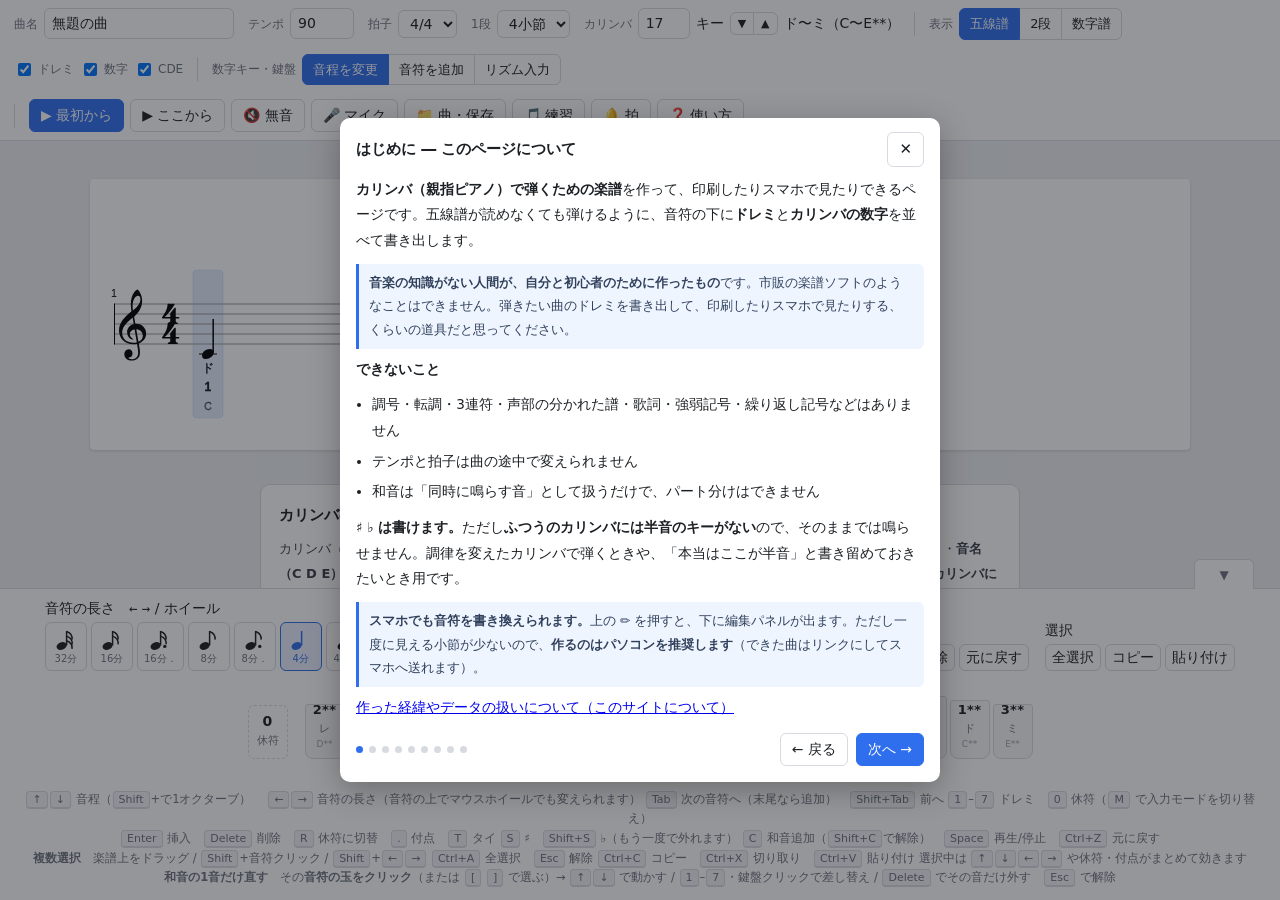
==== public/index.html @ 1ce3e933 "左右の親指で上下2段に分ける表示を試作した 表示の切り替えを「五線譜／2段／数字譜」の3つにした。 2段では、上の段が右の親指、下の段が左の親指。 どちらの親指かは実物のキーの並び（tineOrder" ====
<!DOCTYPE html>
<html lang="ja">
<head>
<meta charset="utf-8">
<meta name="viewport" content="width=device-width, initial-scale=1">
<title>カリンバ楽譜メーカー｜初心者でもドレミ・数字譜つきの楽譜を無料で作成</title>
<meta name="description" content="カリンバ（親指ピアノ）の楽譜を無料で作成できるページです。音符の下にドレミ・数字譜（1 2 3）・音名（C D E）を並べるので、楽譜が読めない初心者でも弾けます。17キー・21キー対応。印刷・リンク共有・ノーツが降ってくる音ゲー形式の画面つき。">
<!-- /practice や存在しないパスでも同じ HTML が返るので、正規の URL は「/」だと伝える。
     相対指定にしておけば、ドメインが変わってもそのまま使えます -->
<link rel="canonical" href="/">
<link rel="icon" href="/favicon.ico" sizes="any">
<link rel="apple-touch-icon" href="/apple-touch-icon.png">
<link rel="manifest" href="/site.webmanifest">
<meta name="theme-color" content="#2f6fed">
<meta property="og:type" content="website">
<meta property="og:site_name" content="カリンバ楽譜メーカー">
<meta property="og:locale" content="ja_JP">
<meta property="og:url" content="https://kalimba-score.hinauzer.workers.dev/">
<meta property="og:title" content="カリンバ楽譜メーカー｜初心者でもドレミ・数字譜つきの楽譜を無料で作成">
<meta property="og:description" content="カリンバ（親指ピアノ）の楽譜を無料で作成できるページです。音符の下にドレミ・数字譜（1 2 3）・音名（C D E）を並べるので、楽譜が読めない初心者でも弾けます。17キー・21キー対応。印刷・リンク共有・ノーツが降ってくる音ゲー形式の画面つき。">
<meta property="og:image" content="https://kalimba-score.hinauzer.workers.dev/og.png">
<meta property="og:image:width" content="1200">
<meta property="og:image:height" content="630">
<meta property="og:image:alt" content="カリンバ楽譜メーカー。音符の下にドレミ・数字譜・音名が並んだ楽譜の見本">
<meta name="twitter:card" content="summary_large_image">
<script type="application/ld+json">
{
  "@context": "https://schema.org",
  "@type": "WebApplication",
  "name": "カリンバ楽譜メーカー",
  "applicationCategory": "MultimediaApplication",
  "operatingSystem": "Web",
  "inLanguage": "ja",
  "url": "https://kalimba-score.hinauzer.workers.dev/",
  "isAccessibleForFree": true,
  "description": "カリンバ（親指ピアノ）の楽譜を無料で作成できるページです。音符の下にドレミ・数字譜（1 2 3）・音名（C D E）を並べるので、楽譜が読めない初心者でも弾けます。17キー・21キー対応。印刷・リンク共有・ノーツが降ってくる音ゲー形式の画面つき。",
  "offers": { "@type": "Offer", "price": "0", "priceCurrency": "JPY" }
}
</script>
<style>
  :root{
    --bg:#eceef2; --chrome:#ffffff; --ink:#1c2024; --muted:#6b7280;
    --line:#d7dae0; --accent:#2f6fed; --accent-soft:#e7efff;
    --tine:#f6f7f9; --tine-on:#2f6fed;
  }
  *{box-sizing:border-box}
  body{margin:0;background:var(--bg);color:var(--ink);
       font:14px/1.5 "Yu Gothic UI","Meiryo","Hiragino Kaku Gothic ProN",system-ui,sans-serif;
       height:100vh;display:flex;flex-direction:column;overflow:hidden}

  /* ---------- ツールバー ---------- */
  .bar{background:var(--chrome);border-bottom:1px solid var(--line);
       padding:8px 14px;display:flex;gap:14px;align-items:center;flex-wrap:wrap;flex:none}
  .bar .grp{display:flex;gap:6px;align-items:center}
  .bar .sep{width:1px;height:24px;background:var(--line)}
  label.f{font-size:12px;color:var(--muted);white-space:nowrap}
  input[type=text],input[type=password],input[type=number],select{
    font:inherit;padding:4px 7px;border:1px solid var(--line);border-radius:6px;background:#fff;color:inherit}
  input[type=text]{min-width:170px}
  input[type=number]{width:64px}
  button{font:inherit;padding:5px 11px;border:1px solid var(--line);border-radius:6px;
         background:#fff;color:inherit;cursor:pointer}
  button:hover{background:#f2f4f8}
  button.pri{background:var(--accent);border-color:var(--accent);color:#fff}
  button.pri:hover{filter:brightness(1.07)}
  .bar button.on{background:var(--accent-soft);border-color:var(--accent);color:var(--accent)}
  .chk{display:flex;gap:4px;align-items:center;font-size:12px;color:var(--muted);cursor:pointer;user-select:none}
  .seg{display:flex}
  .seg button{border-radius:0;margin-left:-1px;font-size:13px;padding:5px 10px}
  .seg button:first-child{border-radius:6px 0 0 6px;margin-left:0}
  .seg button:last-child{border-radius:0 6px 6px 0}
  .seg button.on{background:var(--accent);border-color:var(--accent);color:#fff;position:relative;z-index:1}
  .seg button.on:hover{background:var(--accent);filter:brightness(1.07)}
  .settings{display:flex;gap:14px;align-items:center;flex-wrap:wrap}
  .narrowOnly{display:none}
  .wideOnly{display:inline}
  #btnMenu{font-size:17px;line-height:1;padding:6px 11px}
  /* カリンバのキー数と音域。プリセットから選ぶのではなく自由に決められる */
  #keyCount{width:52px}
  .keysgrp .seg button{padding:4px 7px;font-size:11px;line-height:1.2}
  .keyrange{white-space:nowrap;min-width:116px}

  /* ---------- 楽譜 ---------- */
  /* align-items を既定の stretch のままにすると、白い紙の高さが表示領域の高さで
     止まってしまい、スクロールすると下が背景色になるので flex-start にする */
  #paper{flex:1;overflow:auto;padding:22px 18px 30px;display:flex;
         justify-content:center;align-items:flex-start}
  #pagecol{width:100%;max-width:1100px}
  #sheet{background:#fff;box-shadow:0 1px 3px rgba(0,0,0,.14);border-radius:4px;
         padding:18px 10px 10px;width:100%}
  /* 広告枠。タグを貼るまでは高さ 0 で、レイアウトに影響しない */
  .adbox{text-align:center;overflow:hidden}
  .adbox:not(:empty){margin:16px 0}
  /* 広告側は、外側の div の中で中身が左端(x=0)にある前提で拡大率を決めている。
     上の text-align:center が継承されると中身が中央へずれ、
     そこから拡大されるぶん右がはみ出して切れる。中だけ左寄せに戻しておく。
     外側の div 自体は、これまでどおり中央に置かれる */
  .adbox > div{text-align:left}
  #ad:not(:empty){margin:0 0 16px}      /* 楽譜の上の枠は、上の余白はいらない */
  /* 楽譜の下に置く、このページの説明。
     検索から来た人と、検索エンジンの両方に向けた本文です。
     スクロールしないと見えない位置なので、編集の邪魔にはなりません */
  .siteinfo{max-width:760px;margin:18px auto 0;padding:16px 18px;
            background:var(--chrome);border:1px solid var(--line);border-radius:10px;
            font-size:13px;line-height:1.9;color:#39404a}
  .siteinfo h1{font-size:15px;margin:0 0 8px;color:var(--ink)}
  .siteinfo h2{font-size:13.5px;margin:18px 0 7px;color:var(--ink);
               padding-top:13px;border-top:1px solid var(--line)}
  .siteinfo .guides{margin:0;padding-left:1.2em}
  .siteinfo .guides li{margin-bottom:5px}
  .siteinfo p{margin:0 0 8px}
  .siteinfo p:last-child{margin-bottom:0}
  .siteinfo a{color:var(--accent)}
  .sitefoot{text-align:center;padding:12px 0 2px;font-size:12px}
  .sitefoot a{color:var(--muted)}
  .sitefoot a:hover{color:var(--accent)}
  #sheetTitle{text-align:center;font-size:19px;font-weight:600;margin:2px 0 2px}
  #sheetMeta{text-align:center;font-size:12px;color:var(--muted);margin-bottom:6px}
  #score svg{display:block;margin:0 auto;max-width:100%;height:auto}
  #score .hit{cursor:pointer}
  #empty{text-align:center;color:var(--muted);padding:40px 0}

  /* ---------- 入力パネル ---------- */
  .panel{background:var(--chrome);border-top:1px solid var(--line);padding:9px 14px 12px;
         flex:none;position:relative}
  .prow{display:flex;gap:16px;align-items:flex-end;flex-wrap:wrap;justify-content:center}
  .durs{display:flex;gap:4px}
  .durs button{min-width:42px;padding:4px 6px 5px;text-align:center;line-height:1.15}
  .durs button svg{display:block;margin:0 auto}
  .durs button small{display:block;font-size:10px;color:var(--muted)}
  .durs button.on{background:var(--accent-soft);border-color:var(--accent);color:var(--accent)}
  .durs button.on small{color:var(--accent)}

  #tines{display:flex;gap:3px;align-items:flex-end;justify-content:center;flex-wrap:nowrap;
         overflow-x:auto;padding:4px 2px 0}
  #tines button{width:40px;padding:4px 0 6px;background:var(--tine);border:1px solid var(--line);
                border-radius:3px 3px 8px 8px;display:flex;flex-direction:column;justify-content:flex-end;
                gap:1px;align-items:center;flex:none}
  #tines button .num{font-size:13px;font-weight:600;letter-spacing:.02em}
  #tines button .sol{font-size:11px;color:var(--muted)}
  #tines button .let{font-size:9px;color:#9aa1ab}
  #tines button.on{background:var(--tine-on);border-color:var(--tine-on);color:#fff}
  #tines button.on .sol,#tines button.on .let{color:#dce7ff}
  #tines button.restkey{height:54px;margin-right:14px;background:#fff;
                        border-style:dashed;border-radius:6px;justify-content:center}
  #tines button.restkey .num{font-size:14px}

  /* ---------- マイク録音バー ---------- */
  .micbar{display:flex;gap:12px;align-items:center;flex:none;padding:7px 14px;
          background:#fff3f3;border-top:1px solid #f0c9c9;font-size:13px}
  .micbar[hidden]{display:none}
  .micbar .rec{width:10px;height:10px;border-radius:50%;background:#dc2b2b;flex:none;
               animation:blink 1.1s infinite}
  @keyframes blink{0%,45%{opacity:1}55%,100%{opacity:.2}}
  .micbar .meter{width:150px;height:9px;border-radius:5px;background:#e7d5d5;overflow:hidden;flex:none}
  .micbar .meter i{display:block;height:100%;width:0;background:#dc2b2b;transition:width .05s linear}
  .micbar .pitch{min-width:150px;font-weight:600;font-variant-numeric:tabular-nums}
  .micbar input[type=range]{width:110px}
  .micbar.err{background:#fff8e6;border-top-color:#eddfae}
  .micbar.err .rec{background:#c98a00;animation:none}

  /* ---------- 曲パネル ---------- */
  .modal{position:fixed;inset:0;background:rgba(20,24,30,.45);z-index:50;
         display:flex;align-items:center;justify-content:center;padding:16px}
  .modal[hidden]{display:none}
  .modal .box{background:#fff;border-radius:10px;padding:14px 16px 16px;width:min(560px,100%);
              max-height:86vh;overflow:auto;box-shadow:0 8px 32px rgba(0,0,0,.28)}
  .mhead{display:flex;justify-content:space-between;align-items:center;margin-bottom:10px;font-size:15px}
  .mrow{display:flex;gap:8px;align-items:center;margin-bottom:10px}
  .mrow.wrap{flex-wrap:wrap}
  /* display:flex が hidden 属性に勝ってしまうので、打ち消しておく */
  .mrow[hidden]{display:none}
  .mrow input[type=text],.mrow input[type=password]{flex:1;min-width:0}
  .list{border:1px solid var(--line);border-radius:8px;max-height:36vh;overflow:auto;margin-bottom:10px}
  .list .row{display:flex;gap:8px;align-items:center;padding:6px 8px;border-bottom:1px solid #eef0f3}
  .list .row:last-child{border-bottom:0}
  .list .row .nm{flex:1;min-width:0;overflow:hidden;text-overflow:ellipsis;white-space:nowrap}
  .list .row .sub{font-size:11px;color:var(--muted);flex:none}
  .list .empty{padding:14px;text-align:center;color:var(--muted);font-size:12.5px}
  .note{font-size:11.5px;color:var(--muted);line-height:1.7;margin:0}
  /* 曲パネルの中の区切り（この端末 / クラウド） */
  .sect{border-top:1px solid var(--line);margin-top:2px;padding-top:12px}
  .secthead{display:flex;justify-content:space-between;align-items:center;gap:8px;
            margin-bottom:8px;font-size:13.5px}
  .secthead .who{font-size:12px;color:var(--muted);text-align:right;min-width:0;
                 overflow:hidden;text-overflow:ellipsis;white-space:nowrap}
  #cloudList{max-height:26vh}
  .msg{font-size:12px;margin:0 0 8px}
  .msg.err{color:#b3261e}
  .msg.ok{color:#146c2e}
  /* 文章の中に置く、目立たせないボタン */
  .linky{background:none;border:0;padding:0;font:inherit;color:#b3261e;
         text-decoration:underline;cursor:pointer}
  .linky:hover{background:none;color:#8c1d18}
  .linky:disabled{color:var(--muted);cursor:default}

  /* ---------- ノーツ練習画面 ---------- */
  .fall{position:fixed;inset:0;z-index:60;background:#0f1420;display:flex;flex-direction:column}
  .fall[hidden]{display:none}
  .fallbar{display:flex;gap:8px;align-items:center;flex-wrap:wrap;flex:none;
           padding:8px 12px;background:#18203050;border-bottom:1px solid #2b3446;
           font-size:15px}
  .fallbar button{background:#1d2637;border-color:#33405a;color:#dfe6f2;
                  font-size:15px;padding:7px 13px}
  .fallbar button:hover{background:#26324a}
  .fallbar button.pri{background:var(--accent);border-color:var(--accent);color:#fff}
  .fallbar button.on{background:#2a3c5e;border-color:var(--accent);color:#9ec3ff}
  .fallbar .f{color:#8d9bb3;font-size:14px}
  .fallbar input[type=number]{width:68px;background:#1d2637;border-color:#33405a;
                              color:#dfe6f2;font-size:15px}
  .fallbar input[type=range]{width:110px}
  /* 練習画面を開いたときに一度だけ出す広告モーダル。
     ・広告の上には何も重ねない
     ・閉じるボタンは広告から離し、大きめにする（誤クリックを誘わないため）
     ・「閉じないと進めない」のは閉じるボタンであって、広告ではない */
  .admodal{position:fixed;inset:0;z-index:70;background:rgba(8,12,20,.78);
           display:flex;align-items:center;justify-content:center;padding:16px}
  .admodal[hidden]{display:none}
  .admodal .box{background:#151c2b;border:1px solid #2b3446;border-radius:10px;
                padding:16px;max-width:100%;display:flex;flex-direction:column;align-items:center}
  .admodal .cap{color:#7d8ba3;font-size:11px;margin:0 0 8px;align-self:flex-start}
  .admodal .slot{overflow:hidden}
  .admodal .slot iframe{border:0;display:block}
  .admodal .foot{margin-top:24px}         /* 広告と閉じるボタンの間隔 */
  .admodal .foot button{min-width:220px;min-height:46px;font-size:15px;
                        background:var(--accent);border-color:var(--accent);color:#fff}
  .admodal .foot button:hover{filter:brightness(1.07)}
  /* 上下ドラッグで再生位置を動かせるので、ブラウザのスクロールは切っておく */
  #fallCanvas{flex:1;width:100%;display:block;min-height:0;touch-action:none;cursor:grab}
  #fallCanvas.drag{cursor:grabbing}
  .fallhint{color:#6d7b93}
  @media (max-width:760px){.fallhint{display:none}}

  /* ---------- チュートリアル ---------- */
  .box.tut{width:min(600px,100%)}
  .tutbody{font-size:13.5px;line-height:1.9;min-height:210px}
  .tutbody p{margin:0 0 10px}
  .tutbody ul{margin:0 0 10px;padding-left:1.2em}
  .tutbody li{margin-bottom:5px}
  .tutbody kbd{font:inherit;font-size:12px;background:#f1f3f7;border:1px solid var(--line);
               border-bottom-width:2px;border-radius:4px;padding:1px 6px;margin:0 1px;white-space:nowrap}
  .tutbody .fig{background:#f7f8fa;border:1px solid var(--line);border-radius:8px;
                padding:10px;margin:0 0 10px;text-align:center}
  /* 動きの説明に使う GIF。表示するページに来たときだけ読み込まれる */
  .tutbody .fig img{display:block;margin:0 auto;max-width:100%;height:auto;border-radius:5px}
  .tutbody .cap{margin:6px 0 0;font-size:11.5px;color:var(--muted)}
  .tutbody .tip{background:#eef5ff;border-left:3px solid var(--accent);
                padding:7px 10px;border-radius:0 6px 6px 0;font-size:12.5px;color:#31415c;
                margin-bottom:8px}
  .tutbody .tip:last-child{margin-bottom:0}
  .tutfoot{display:flex;justify-content:space-between;align-items:center;gap:10px;margin-top:12px}
  .dots{display:flex;gap:6px}
  .dots i{width:7px;height:7px;border-radius:50%;background:var(--line);display:block}
  .dots i.on{background:var(--accent)}

  /* 下のパネルは ▼ ▲ で開け閉めできる。閉じると、そのぶん楽譜が広く見える。
     ボタンはパネルの外（上ぶち）にタブのように貼り付ける。
     パネルの中に置かないので、開いていてもパネルの高さは増えない */
  /* right は、縦スクロールバー（だいたい15px）に重ならないところまで寄せてある */
  .paneltoggle{position:absolute;right:26px;bottom:100%;width:60px;height:30px;
               padding:0;background:var(--chrome);
               border:1px solid var(--line);border-bottom:0;border-radius:6px 6px 0 0;
               font-size:12px;line-height:28px;color:var(--muted);cursor:pointer}
  .paneltoggle:hover{background:#e9edf4;color:var(--accent)}
  .panelbody[hidden]{display:none}
  .panel.closed{padding:0;min-height:0}

  /* ---------- スマホ用の編集パネル ----------
     17〜21キーの鍵盤は画面幅に入らないので、ドレミ7つ＋オクターブ切替にしている。
     パソコンでは使わないので、狭い画面のときだけ出す（下の @media で display を戻す） */
  .mpanel{display:none}
  .msheet{display:none}
  .mpanel[hidden],.msheet[hidden]{display:none!important}
  .hint{font-size:11.5px;color:var(--muted);text-align:center;margin-top:8px;line-height:1.7}
  .hint kbd{font:inherit;font-size:11px;background:#f1f3f7;border:1px solid var(--line);
            border-bottom-width:2px;border-radius:4px;padding:1px 5px;margin:0 1px}
  .status{font-size:12px;color:var(--muted);text-align:center;margin-top:5px;min-height:18px}

  /* ---------- 画面が狭いとき（スマホ）は「見る」ことだけに絞る ----------
     下の入力パネルはまるごと消し、上のツールバーも再生と曲だけにする */
  @media (max-width:760px){
    .panel{display:none}
    .bar .editOnly{display:none}   /* .bar .grp より詳細度を上げる */
    .narrowOnly{display:inline-block}
    .bar{padding:6px 8px;gap:8px;justify-content:center;align-items:center}
    .bar > .sep{display:none}
    .bar .grp{gap:5px}
    .bar button{padding:7px 9px}
    .bar .lbl{display:none}
    .wideOnly{display:none}
    .bar button.on{background:var(--accent);border-color:var(--accent);color:#fff}
    .tutbody{font-size:13px;min-height:0}
    /* 設定はハンバーガーを押したときだけ、再生ボタンの下の行に開く */
    #btnMenu{order:0}
    .actions{order:1}
    .settings{order:2;width:100%;display:none;gap:10px 14px;
              padding-top:8px;margin-top:2px;border-top:1px solid var(--line)}
    body.menuopen .settings{display:flex}
    .settings .sep{display:none}
    .settings input[type=text]{min-width:0;flex:1}
    .settings .grp:first-child{width:100%}
    .chk{font-size:12px}
    /* 広告は 320px 幅で届く。左右に余白があると狭い端末で右が切れるので、
       #paper の横余白をゼロにして、楽譜や説明文の側に戻す */
    #paper{padding:8px 0 14px}
    #sheet{padding:8px 2px 4px;border-radius:0;box-shadow:none;width:auto;margin:0 4px}
    .siteinfo{margin-left:4px;margin-right:4px}
    .sitefoot{padding-left:4px;padding-right:4px}
    #sheetTitle{font-size:16px}
    #sheetMeta{font-size:11px;margin-bottom:4px}
    #score .hit{cursor:default}
    .micbar{flex-wrap:wrap;gap:8px}
    .micbar .pitch{min-width:0}
    .modal{padding:0}
    .modal .box{border-radius:0;max-height:100vh;height:100%}
    .modal .box.tut{height:auto}
    /* 広告モーダルも同じ理由で、横の余白は文字とボタンにだけ付ける */
    .admodal{padding:8px 0}
    .admodal .box{padding:14px 0;border-radius:0}
    .admodal .cap{padding:0 12px}
    .admodal .foot{padding:0 12px}

    /* ---------- スマホ用の編集パネル ---------- */
    .mpanel{display:block;background:var(--chrome);border-top:1px solid var(--line);
            padding:5px 6px calc(20px + env(safe-area-inset-bottom));flex:none;
            user-select:none;-webkit-user-select:none}
    .mstatus{font-size:11.5px;color:var(--muted);text-align:center;
             min-height:16px;line-height:16px;margin-bottom:4px;
             white-space:nowrap;overflow:hidden;text-overflow:ellipsis}
    .mrow{display:flex;gap:4px;align-items:stretch}
    .mtop{margin-bottom:5px}
    .mpanel button{font:inherit;background:#fff;border:1px solid var(--line);
                   border-radius:7px;color:var(--ink);padding:0;
                   -webkit-tap-highlight-color:transparent}
    .mpanel button:active{background:var(--accent-soft)}
    .mpanel button:disabled{opacity:.3}
    .mpanel button.on{background:var(--accent);border-color:var(--accent);color:#fff}

    .mseg{flex:none}
    .mseg button{width:46px;height:38px;font-size:13px}
    .mdur{flex:none;width:76px;height:38px;font-size:12px;display:flex;
          align-items:center;justify-content:center;gap:3px}
    .mdur svg{display:block}
    .moct{flex:1;display:flex;gap:3px}
    .moct button{flex:1;height:38px;font-size:11px;line-height:1.25}
    .moct button b{display:block;font-size:12px;font-weight:600}
    .moct button i{display:block;font-style:normal;font-size:10px;color:var(--muted)}
    .moct button.on i{color:#dce7ff}

    /* ドレミ7つ＋休符。親指で押せるよう高さを広めに取る */
    .mkeys{display:flex;gap:4px;margin-bottom:5px}
    .mkeys button{flex:1;height:52px;font-size:13px;line-height:1.2;min-width:0}
    .mkeys button b{display:block;font-size:14px;font-weight:600}
    .mkeys button i{display:block;font-style:normal;font-size:10px;color:var(--muted)}
    .mkeys button.on i{color:#dce7ff}
    .mkeys button.rest{background:#f6f7f9}

    .macts button{flex:1;height:36px;font-size:12px;min-width:0}

    /* 長さを選ぶシート */
    .msheet{display:block;position:fixed;inset:0;z-index:60;
            background:rgba(16,22,34,.45);align-items:flex-end}
    .msheet .box{position:absolute;left:0;right:0;bottom:0;background:var(--chrome);
                 border-radius:14px 14px 0 0;padding:12px 10px calc(12px + env(safe-area-inset-bottom))}
    .msheet .h{font-size:13px;color:var(--muted);text-align:center;margin-bottom:8px}
    .msheet .durs{display:grid;grid-template-columns:repeat(5,1fr);gap:6px}
    .msheet .durs button{height:54px}
    .msheet .close{display:block;width:100%;margin-top:10px;height:40px;
                   background:#fff;border:1px solid var(--line);border-radius:8px;font:inherit}
  }

  @media print{
    body{height:auto;overflow:visible;background:#fff;display:block}
    .bar,.panel{display:none!important}
    #paper{overflow:visible;padding:0;display:block}
    #sheet{box-shadow:none;max-width:none;padding:0}
    #score svg{width:100%!important;height:auto!important}
    #score .cursor,#score .seek{display:none}
    .sitefoot,.adbox,.admodal,.siteinfo{display:none}
  }
  @page{size:A4 portrait;margin:12mm}
</style>

<script>
/* 広告（忍者AD MAX）を枠に書き出す。
   タグが document.write を使うので、あとから JavaScript で差し込むことはできない。
   枠の位置でこの関数を呼び、その場でタグを読み込ませる。

   1つの枠につきタグは1つだけ選ぶ。複数貼って CSS で隠すと、
   見えない広告まで読み込まれてしまうため。

   スマホ用タグは、端末がスマホでないと中身が空で返ってくる。
   そのため画面の広さだけでなく、端末の種類も見て選んでいる。 */
function writeAdmaxTag(tags) {
  var sp   = /Android|iPhone|iPod|Mobile|Silk|Kindle/i.test(navigator.userAgent);
  var wide = window.matchMedia('(min-width: 820px)').matches;
  var tag  = sp ? tags.sp : (wide ? tags.pc : tags.pcNarrow);
  document.write('<scr' + 'ipt src="https://adm.shinobi.jp/s/' + tag + '"><' + '/scr' + 'ipt>');
}
</script>
</head>
<body>

<div class="bar">
  <button id="btnMenu" class="narrowOnly" title="設定を開け閉めします" aria-label="設定">☰</button>

  <!-- ハンバーガーで開け閉めする設定群（広い画面では常に出ている） -->
  <div class="settings" id="barSettings">
    <div class="grp">
      <label class="f" for="title">曲名</label>
      <input type="text" id="title" value="無題の曲">
    </div>
    <div class="grp">
      <label class="f" for="tempo">テンポ</label>
      <input type="number" id="tempo" min="30" max="240" value="90">
    </div>
    <div class="grp">
      <label class="f" for="timesig">拍子</label>
      <select id="timesig">
        <option>4/4</option><option>3/4</option><option>2/4</option>
        <option>6/8</option><option>3/8</option>
      </select>
    </div>
    <div class="grp">
      <label class="f" for="perline">1段</label>
      <select id="perline" title="1段に並べる小節数">
        <option value="2">2小節</option><option value="3">3小節</option>
        <option value="4" selected>4小節</option><option value="5">5小節</option>
        <option value="6">6小節</option>
      </select>
    </div>
    <div class="grp keysgrp">
      <label class="f" for="keyCount">カリンバ</label>
      <input type="number" id="keyCount" min="5" max="34" title="キーの数">
      <span class="f">キー</span>
      <div class="seg">
        <button id="baseDown" title="いちばん低い音を1つ下げる" aria-label="いちばん低い音を下げる">▼</button>
        <button id="baseUp" title="いちばん低い音を1つ上げる" aria-label="いちばん低い音を上げる">▲</button>
      </div>
      <span class="f keyrange" id="keyRange"></span>
    </div>
    <div class="sep"></div>
    <div class="grp">
      <label class="f">表示</label>
      <div class="seg" id="viewSeg">
        <button id="viewStaff" title="ふつうの五線譜で表示します">五線譜</button>
        <button id="viewGrand" title="左右の親指で上下2段に分けて表示します（試作）">2段</button>
        <button id="viewNum" title="カリンバの数字だけを並べた、かんたんな楽譜にします">数字譜</button>
      </div>
    </div>
    <div class="grp">
      <label class="chk"><input type="checkbox" id="sSol" checked>ドレミ</label>
      <label class="chk" id="sNumLabel"><input type="checkbox" id="sNum" checked>数字</label>
      <label class="chk"><input type="checkbox" id="sLet" checked>CDE</label>
    </div>
    <div class="sep"></div>
    <div class="grp editOnly">
      <label class="f">数字キー・鍵盤</label>
      <div class="seg" id="modeSeg">
        <button id="modeEdit" title="M で切り替え">音程を変更</button>
        <button id="modeAdd" title="M で切り替え">音符を追加</button>
        <button id="modeTap" title="M で切り替え／押した間隔で長さが決まります">リズム入力</button>
      </div>
    </div>
  </div>

  <div class="sep"></div>
  <div class="grp actions">
    <button class="pri" id="btnPlayAll" title="Shift+Space"><span class="wideOnly">▶ 最初から</span><span class="narrowOnly">⏮</span></button>
    <button id="btnPlayHere" title="Space"><span class="wideOnly">▶ ここから</span><span class="narrowOnly">▶</span></button>
    <button id="btnSilent" title="音を出さずに譜面の進行だけ表示します（自分で弾くときの練習用）">🔇<span class="lbl"> 無音</span></button>
    <button id="btnEdit" class="narrowOnly" title="スマホで音符を書き換えるパネルを出します">✏️</button>
    <button id="btnMic" class="editOnly" title="マイクで弾いた音を楽譜にします">🎤 マイク</button>
    <button id="btnSongs" title="曲の保存・読み込み・共有">📁<span class="lbl"> 曲・保存</span></button>
    <button id="btnFall" title="楽譜どおりにノーツが降ってくる練習画面">🎵<span class="lbl"> 練習</span></button>
    <button id="btnMetro" title="メトロノーム">🔔<span class="lbl"> 拍</span></button>
    <button id="btnHelp" title="使い方を見る">❓<span class="lbl"> 使い方</span></button>
    <input type="file" id="file" accept=".json,application/json" hidden>
  </div>
</div>

<!-- ノーツ練習画面 -->
<div class="fall" id="fall" hidden>
  <div class="fallbar">
    <button id="fallClose">✕<span class="lbl"> 閉じる</span></button>
    <button class="pri" id="fallPlay">▶ 開始</button>
    <button id="fallStop" title="最初に戻す">■</button>
    <label class="f" for="fallTempo">テンポ</label>
    <input type="number" id="fallTempo" min="30" max="240">
    <label class="f" for="fallSpeed">速さ</label>
    <input type="range" id="fallSpeed" min="1" max="10" step="1">
    <button id="fallMetro" title="メトロノーム">🔔</button>
    <button id="fallSilent" title="音を出さない">🔇</button>
    <span class="f" id="fallInfo"></span>
    <span class="f fallhint">画面を上下にドラッグすると再生位置を動かせます</span>
  </div>
    <canvas id="fallCanvas" title="上下にドラッグすると再生位置が動きます"></canvas>
</div>

<!-- 練習画面を開いたときに一度だけ出す広告モーダル。
     中身は app.js の showAdModal() が ad-frame.html を iframe で読み込みます。
     練習画面を開かない人には広告を読み込みません。 -->
<div class="admodal" id="adModal" hidden>
  <div class="box">
    <p class="cap">広告</p>
    <div class="slot" id="adModalSlot"></div>
    <div class="foot">
      <button id="adModalClose">✕ 閉じて練習をはじめる</button>
    </div>
  </div>
</div>

<!-- 使い方チュートリアル -->
<div class="modal" id="tutorial" hidden>
  <div class="box tut">
    <div class="mhead">
      <b id="tutTitle"></b>
      <button id="tutClose" title="閉じる">✕</button>
    </div>
    <div id="tutBody" class="tutbody"></div>
    <div class="tutfoot">
      <div class="dots" id="tutDots"></div>
      <div class="mrow" style="margin:0">
        <button id="tutPrev">← 戻る</button>
        <button class="pri" id="tutNext">次へ →</button>
      </div>
    </div>
  </div>
</div>

<!-- 曲の保存・読み込み・共有 -->
<div class="modal" id="songs" hidden>
  <div class="box">
    <div class="mhead">
      <b>曲</b>
      <button id="songsClose">閉じる</button>
    </div>
    <div class="mrow">
      <input type="text" id="songName" placeholder="曲の名前">
      <button class="pri" id="songSave">この名前で保存</button>
    </div>
    <div id="songList" class="list"></div>

    <!-- かんたんアカウント（クラウド保存）。
         /api/... は Cloudflare Workers の src/index.js が受け持ちます -->
    <div class="sect">
      <div class="secthead">
        <b>☁ クラウドに保存</b>
        <span class="who" id="acctWho"></span>
      </div>

      <div id="acctOut">
        <div class="mrow wrap">
          <input type="text" id="acctId" placeholder="ログインID" autocomplete="username">
          <input type="password" id="acctPw" placeholder="パスワード" autocomplete="current-password">
        </div>
        <div class="mrow wrap" id="acctCodeRow" hidden>
          <input type="text" id="acctCode" placeholder="合言葉">
        </div>
        <div class="mrow wrap">
          <button class="pri" id="acctLogin">ログイン</button>
          <button id="acctRegister">新規登録</button>
        </div>
        <p class="note">
          別の端末からも同じ曲を開けるようにするためのものです。
          <b>パスワードを忘れると、中の曲は取り出せません</b>（問い合わせ先もありません）。
          他のサービスと同じパスワードは使わないでください。
          メールアドレスなどは一切集めていません。
        </p>
      </div>

      <div id="acctIn" hidden>
        <div class="mrow wrap">
          <button class="pri" id="cloudSave">この名前でクラウドに保存</button>
          <button id="cloudReload">一覧を読み直す</button>
          <button id="acctLogout">ログアウト</button>
        </div>
        <div id="cloudList" class="list"></div>
        <p class="note">
          <button class="linky" id="acctDelete">アカウントを削除する</button>
          … アカウントと、クラウドに入れた曲をすべて消します。元に戻せません。
        </p>
      </div>

      <p class="msg" id="acctMsg" hidden></p>
    </div>

    <div class="sect mrow wrap">
      <button id="songNew">新規</button>
      <button id="songLink">🔗 リンクをコピー</button>
      <button id="songExport">JSONで書き出し</button>
      <button id="songImport">JSONを読み込む</button>
      <button id="btnPng">PNG</button>
      <button id="btnPrint">印刷</button>
    </div>
    <input type="text" id="songUrl" readonly hidden
           style="width:100%;margin-bottom:10px;font-size:12px">
    <p class="note" id="songNote">
      保存先は<b>この端末のこのブラウザの中</b>です。別の端末（スマホなど）へ移すときは
      「🔗 リンクをコピー」で出たURLを送ってください。そのURLを開くと曲がそのまま開きます。
    </p>
  </div>
</div>

<div id="paper">
  <div id="pagecol">
    <!-- ▼▼▼ 広告枠 1（楽譜の上・忍者AD MAX） ▼▼▼
         枠は 2 つあります。こちらは楽譜の上（開いてすぐ目に入る場所）。
         もう 1 つは楽譜の下、「このサイトについて」リンクの上にあります。

         タグを差し替えるときは、下の writeAdmaxTag(...) の中の ID だけを
         忍者AD MAX で発行されたものに書き換えてください。
         ・上の枠は、縦に場所を取りすぎないサイズのタグにしています
         ・タグを貼るまでは高さ 0 で、何も表示されず場所も取りません
         ・印刷と PNG 書き出しには入りません                        ▼▼▼ -->
    <div id="ad" class="adbox">
      <!-- admax -->
      <script>writeAdmaxTag({
        sp:       '8e129ef782a16e8c0519fc795b04c934',   /* スマホ  320x100 */
        pc:       '08707ed5e02c0a1f8337135fc620ce06',   /* PC      728x90  */
        pcNarrow: 'a237c8675187df64785358c0a23f6612'    /* PC 狭幅 300x250 */
      });</script>
      <!-- admax -->
    </div>
    <!-- ▲▲▲ 広告枠 1 ここまで ▲▲▲ -->

    <div id="sheet">
      <div id="sheetTitle"></div>
      <div id="sheetMeta"></div>
      <div id="score"></div>
    </div>

    <!-- ▼▼▼ 広告枠 2（楽譜の下・忍者AD MAX） ▼▼▼
         下まで読んでくれた人向けの枠。ここは縦に場所を取っても困らないので、
         スマホでは大きめ（300x250）のタグを使っています。            ▼▼▼ -->
    <div id="ad2" class="adbox">
      <!-- admax -->
      <script>writeAdmaxTag({
        sp:       '30e16568e9eed3a68c1e55b79f460992',   /* スマホ  300x250 */
        pc:       '08707ed5e02c0a1f8337135fc620ce06',   /* PC      728x90  */
        pcNarrow: 'a237c8675187df64785358c0a23f6612'    /* PC 狭幅 300x250 */
      });</script>
      <!-- admax -->
    </div>
    <!-- ▲▲▲ 広告枠 2 ここまで ▲▲▲ -->

    <!-- このページの説明。検索から来た人向けの本文でもあります -->
    <section class="siteinfo">
      <h1>カリンバの楽譜を無料で作成 ― 初心者でも読めるドレミ・数字譜つき</h1>
      <p>カリンバ（親指ピアノ）で弾くための<b>楽譜を無料で作成</b>できるページです。
      音符の下に<b>ドレミ</b>・<b>数字譜（1 2 3）</b>・<b>音名（C D E）</b>の3つを
      並べて書き出すので、<b>楽譜が読めない初心者でも弾けます</b>。
      キーの数も音の高さも<b>手持ちのカリンバに合わせて自由に決められます</b>。
      決めた並びに合わせて数字が付きます。</p>
      <p>作った楽譜は、この端末に保存したり、<b>リンクにしてスマホへ送ったり</b>、
      ログインして<b>クラウドに保存</b>したりできます。印刷や PNG 書き出しもできます。
      <a href="practice">音ゲーのようにノーツが上から降ってくる画面</a>もあるので、
      楽譜を目で追うのが苦手でも、どのキーをいつ弾くかが分かります。</p>
      <p>音楽の知識がない人間が、自分と初心者のために作ったものです。
      ♯ ♭ も書けますが、複雑な楽譜は扱えません。くわしくは
      <a href="about.html">このサイトについて</a>をご覧ください。</p>

      <h2>はじめての方へ</h2>
      <ul class="guides">
        <li><a href="/guide/tsukurikata">カリンバの楽譜の作り方</a>
            ― 初心者でも無料で作成できる6つの手順</li>
        <li><a href="/guide/suujifu">カリンバの数字譜の読み方</a>
            ― 1 2 3 と、数字に付く点の意味</li>
        <li><a href="/guide/17key">17キー・21キーの音階表</a>
            ― キーの並びと、数字・ドレミ・音名の対応</li>
        <li><a href="/guide/beginner">カリンバ初心者ガイド</a>
            ― 楽譜が読めなくても弾けます</li>
      </ul>
    </section>

    <div class="sitefoot">
      <a href="about.html">このサイトについて</a>
    </div>
  </div>
</div>

<div class="micbar" id="micbar" hidden>
  <span class="rec"></span>
  <span id="micState">マイクを準備中…</span>
  <div class="meter"><i id="micLevel"></i></div>
  <label class="f" for="micSens">感度</label>
  <input type="range" id="micSens" min="3" max="60" value="12">
  <span class="pitch" id="micPitch">—</span>
  <button id="micStop">■ 停止</button>
</div>

<div class="panel" id="panel">
  <div class="panelbody" id="panelBody">
  <div class="prow">
    <div>
      <div class="f" style="margin-bottom:3px">音符の長さ　<kbd>←</kbd> <kbd>→</kbd> / ホイール</div>
      <div class="durs" id="durs"></div>
    </div>
    <div>
      <div class="f" style="margin-bottom:3px">編集</div>
      <div class="durs">
        <button id="btnRest" title="R">休符</button>
        <button id="btnDot" title=".">付点</button>
        <button id="btnTie" title="T">タイ</button>
        <button id="btnSharp" title="S／半音上げる。もう一度押すと外れます">♯</button>
        <button id="btnFlat" title="Shift+S／半音下げる。もう一度押すと外れます">♭</button>
        <button id="btnChord" title="C">和音+</button>
        <button id="btnChordDel" title="Shift+C／選んだ音を外す">和音−</button>
        <button id="btnIns" title="Enter">挿入</button>
        <button id="btnDel" title="Delete">削除</button>
        <button id="btnUndo" title="Ctrl+Z">元に戻す</button>
      </div>
    </div>
    <div>
      <div class="f" style="margin-bottom:3px">選択</div>
      <div class="durs">
        <button id="btnAll" title="Ctrl+A">全選択</button>
        <button id="btnCopy" title="Ctrl+C">コピー</button>
        <button id="btnPaste" title="Ctrl+V">貼り付け</button>
      </div>
    </div>
  </div>
  <div id="tines"></div>
  <div class="status" id="status"></div>
  <div class="hint">
    <kbd>↑</kbd><kbd>↓</kbd> 音程（<kbd>Shift</kbd>+で1オクターブ）　
    <kbd>←</kbd><kbd>→</kbd> 音符の長さ（音符の上でマウスホイールでも変えられます）
    <kbd>Tab</kbd> 次の音符へ（末尾なら追加）　<kbd>Shift+Tab</kbd> 前へ
    <kbd>1</kbd>–<kbd>7</kbd> ドレミ　<kbd>0</kbd> 休符（<kbd>M</kbd> で入力モードを切り替え）<br>
    <kbd>Enter</kbd> 挿入　<kbd>Delete</kbd> 削除　<kbd>R</kbd> 休符に切替　<kbd>.</kbd> 付点　<kbd>T</kbd> タイ
    <kbd>S</kbd> ♯　<kbd>Shift+S</kbd> ♭（もう一度で外れます）
    <kbd>C</kbd> 和音追加（<kbd>Shift+C</kbd>で解除）　<kbd>Space</kbd> 再生/停止　<kbd>Ctrl+Z</kbd> 元に戻す<br>
    <b>複数選択</b>　楽譜上をドラッグ / <kbd>Shift</kbd>+音符クリック / <kbd>Shift</kbd>+<kbd>←</kbd><kbd>→</kbd>
    <kbd>Ctrl+A</kbd> 全選択　<kbd>Esc</kbd> 解除
    <kbd>Ctrl+C</kbd> コピー　<kbd>Ctrl+X</kbd> 切り取り　<kbd>Ctrl+V</kbd> 貼り付け
    選択中は <kbd>↑</kbd><kbd>↓</kbd><kbd>←</kbd><kbd>→</kbd> や休符・付点がまとめて効きます<br>
    <b>和音の1音だけ直す</b>　その<b>音符の玉をクリック</b>（または <kbd>[</kbd> <kbd>]</kbd> で選ぶ）→
    <kbd>↑</kbd><kbd>↓</kbd> で動かす / <kbd>1</kbd>–<kbd>7</kbd>・鍵盤クリックで差し替え /
    <kbd>Delete</kbd> でその音だけ外す　<kbd>Esc</kbd> で解除
  </div>
  </div>
  <button class="paneltoggle" id="panelToggle" aria-controls="panelBody" aria-expanded="true"></button>
</div>

<!-- スマホで音符を書き換えるためのパネル。上の ✏️ を押したときだけ出る -->
<div class="mpanel" id="mpanel" hidden>
  <div class="mstatus" id="mstatus"></div>
  <div class="mrow mtop">
    <div class="seg mseg" id="mMode">
      <button id="mModeAdd" title="押すたびに音符が増えます">追加</button>
      <button id="mModeEdit" title="選んでいる音符の高さを変えます">変更</button>
    </div>
    <button class="mdur" id="mDur" title="音符の長さを選びます"></button>
    <div class="moct" id="moct"></div>
  </div>
  <div class="mkeys" id="mkeys"></div>
  <div class="mrow macts">
    <button id="mPrev" title="前の音符へ">◀</button>
    <button id="mNext" title="次の音符へ（末尾なら追加）">▶</button>
    <button id="mDot" title="付点">・</button>
    <button id="mTie" title="タイ">タイ</button>
    <button id="mSharp" title="半音上げる">♯</button>
    <button id="mFlat" title="半音下げる">♭</button>
    <button id="mChordUp" title="和音に1音足す">和+</button>
    <button id="mChordDn" title="和音から1音外す">和−</button>
    <button id="mIns" title="ここに音符を挿入">挿入</button>
    <button id="mDel" title="この音符を削除">削除</button>
    <button id="mUndo" title="元に戻す">↩</button>
  </div>
</div>

<!-- 長さを選ぶシート（スマホ用） -->
<div class="msheet" id="mdurSheet" hidden>
  <div class="box">
    <div class="h">音符の長さ</div>
    <div class="durs" id="mdurs"></div>
    <button class="close" id="mdurClose">閉じる</button>
  </div>
</div>

<script src="./vendor/vexflow-bravura.js"></script>
<script src="./app.js"></script>
</body>
</html>
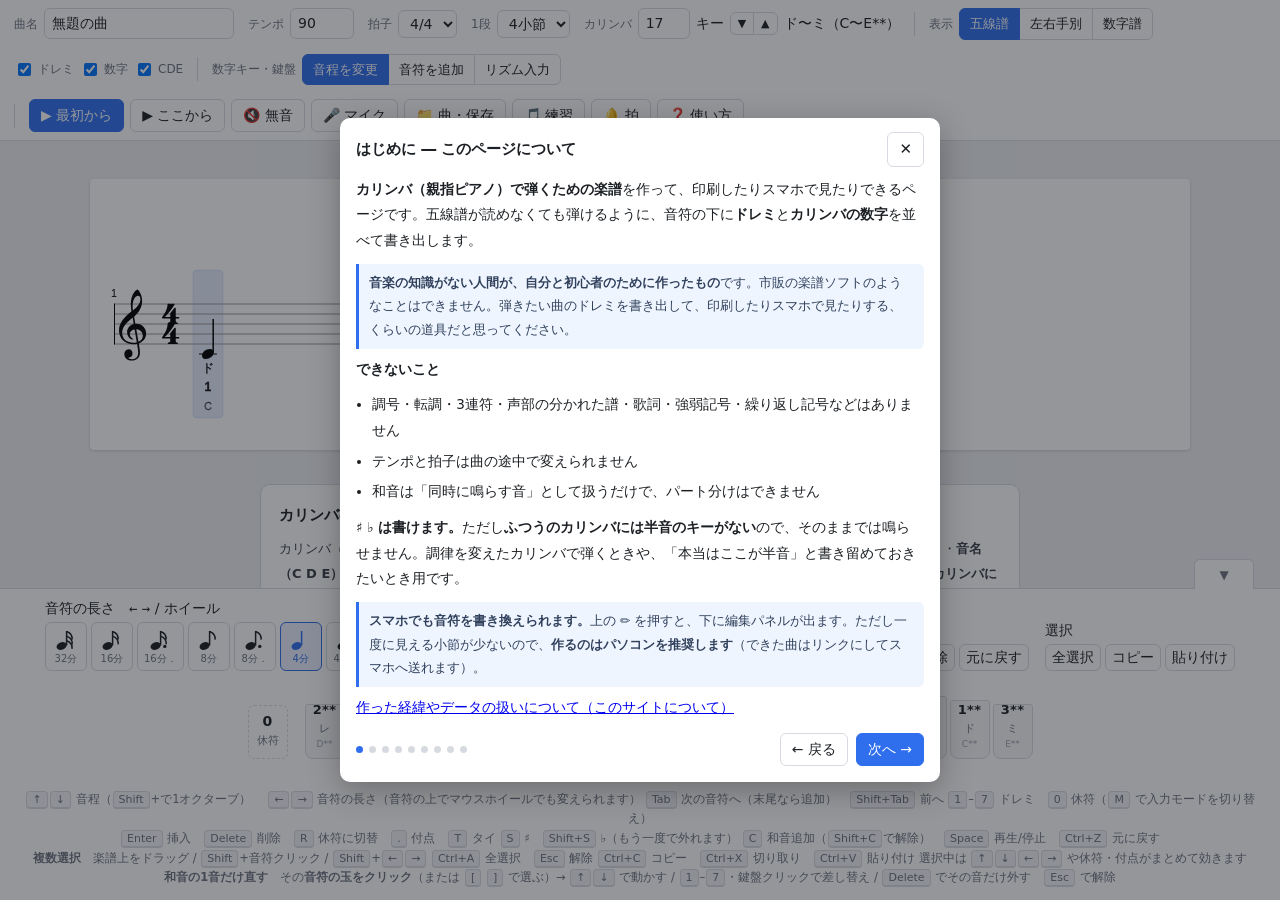
==== commit 6f7359a3: "2段表示のドレミ・数字を左右の段に分け、ボタン名を「左右手別」にした 右の親指で弾く音のラベルは上の五線の下、左の親指で弾く音のラベルは 下の五線の下に出す。どちらの手の音か分からないと読めないため。" ====
--- a/public/index.html
+++ b/public/index.html
@@ -444,7 +444,7 @@
       <label class="f">表示</label>
       <div class="seg" id="viewSeg">
         <button id="viewStaff" title="ふつうの五線譜で表示します">五線譜</button>
-        <button id="viewGrand" title="左右の親指で上下2段に分けて表示します（試作）">2段</button>
+        <button id="viewGrand" title="左右の親指で弾く音を上下2段に分けて表示します（試作）">左右手別</button>
         <button id="viewNum" title="カリンバの数字だけを並べた、かんたんな楽譜にします">数字譜</button>
       </div>
     </div>
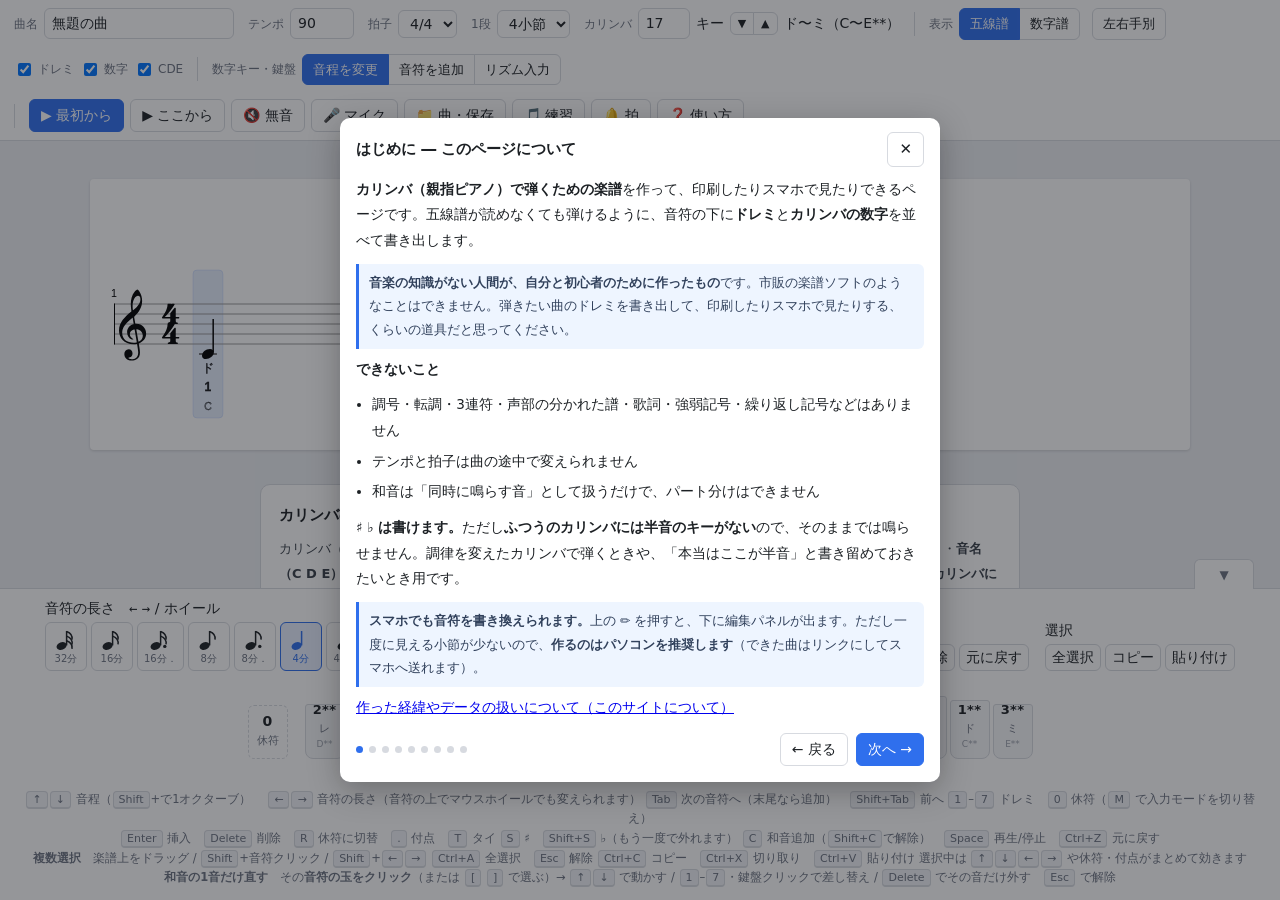
==== commit df690c48: "数字譜でも左右手別にし、表示の切り替えを「五線譜／数字譜」＋「左右手別」に分けた 左右手別は五線譜にも数字譜にも重ねられるので、3つ並んだボタンのうち 「左右手別」を独立したトグルに出した。  数字譜" ====
--- a/public/index.html
+++ b/public/index.html
@@ -70,6 +70,9 @@
   .seg button:first-child{border-radius:6px 0 0 6px;margin-left:0}
   .seg button:last-child{border-radius:0 6px 6px 0}
   .seg button.on{background:var(--accent);border-color:var(--accent);color:#fff;position:relative;z-index:1}
+  .tgl{font-size:13px;padding:5px 10px;margin-left:6px}
+  .tgl.on{background:var(--accent);border-color:var(--accent);color:#fff}
+  .tgl.on:hover{background:var(--accent);filter:brightness(1.07)}
   .seg button.on:hover{background:var(--accent);filter:brightness(1.07)}
   .settings{display:flex;gap:14px;align-items:center;flex-wrap:wrap}
   .narrowOnly{display:none}
@@ -444,9 +447,10 @@
       <label class="f">表示</label>
       <div class="seg" id="viewSeg">
         <button id="viewStaff" title="ふつうの五線譜で表示します">五線譜</button>
-        <button id="viewGrand" title="左右の親指で弾く音を上下2段に分けて表示します（試作）">左右手別</button>
         <button id="viewNum" title="カリンバの数字だけを並べた、かんたんな楽譜にします">数字譜</button>
       </div>
+      <button id="viewHands" class="tgl"
+              title="右の親指で弾く音を上、左の親指で弾く音を下に分けて書きます（試作）。五線譜・数字譜のどちらにも使えます">左右手別</button>
     </div>
     <div class="grp">
       <label class="chk"><input type="checkbox" id="sSol" checked>ドレミ</label>
